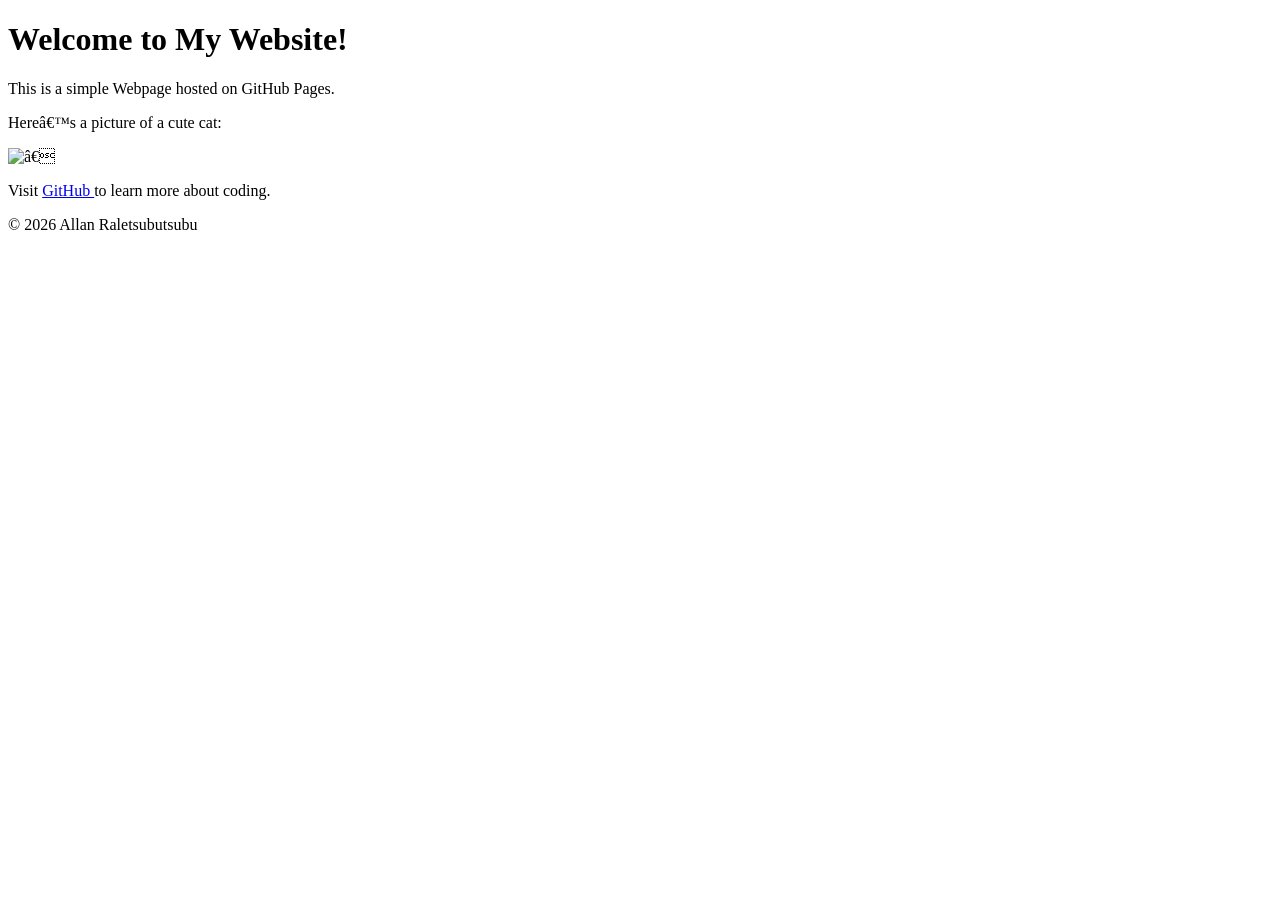
==== index.html @ ef05416d "Add files via upload elite boots page" ====
<!DOCTYPE html>
<html lang=”en”>
<head>
        <meta charset=”UTF-8”>
        <meta name=”viewport” content=”width=device-width, initial-scale=1.0”>
        <title>My first Github Page</title>
</head>
<body>
         <header>
                  <h1>Welcome to My Website!</h1>
                  </header>

                  <main>
                         <p> This is a simple Webpage hosted on GitHub Pages.</p>
                        <p>Here’s a picture of a cute cat:</p>
                        <img src=”https://placekitten.com/200/300” alt=” A cute kitten”>

                        <p>Visit <a href=https://github.com>GitHub </a> to learn more about coding.</p></main>


                          <footer>
                                  <p>&copy; 2026 Allan Raletsubutsubu</p>
                         </footer>
</body>
</html>
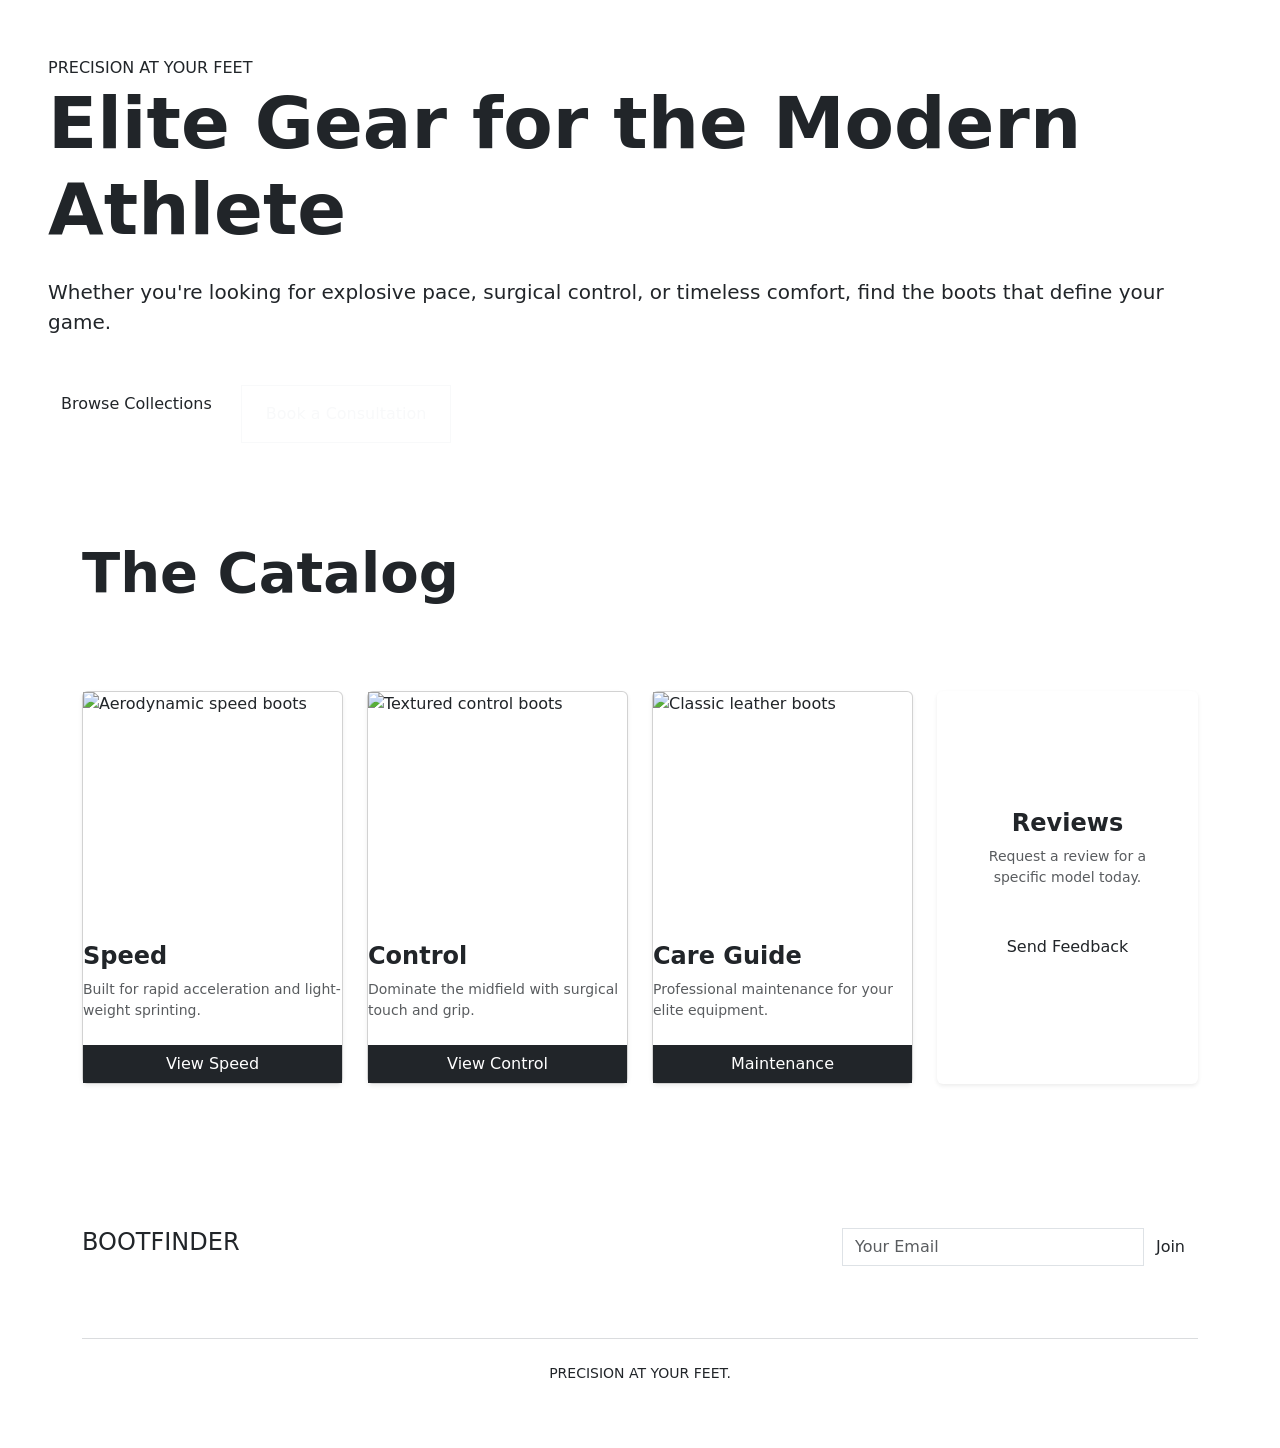
==== commit 527fe6b5: "Create index.html" ====
--- a/index.html
+++ b/index.html
@@ -1,25 +1,136 @@
-<!DOCTYPE html>
-<html lang=”en”>
-<head>
-        <meta charset=”UTF-8”>
-        <meta name=”viewport” content=”width=device-width, initial-scale=1.0”>
-        <title>My first Github Page</title>
-</head>
-<body>
-         <header>
-                  <h1>Welcome to My Website!</h1>
-                  </header>
-
-                  <main>
-                         <p> This is a simple Webpage hosted on GitHub Pages.</p>
-                        <p>Here’s a picture of a cute cat:</p>
-                        <img src=”https://placekitten.com/200/300” alt=” A cute kitten”>
-
-                        <p>Visit <a href=https://github.com>GitHub </a> to learn more about coding.</p></main>
-
-
-                          <footer>
-                                  <p>&copy; 2026 Allan Raletsubutsubu</p>
-                         </footer>
-</body>
-</html>     
+<!DOCTYPE html>
+<html lang="en">
+<head>
+    <meta charset="UTF-8">
+    <meta name="viewport" content="width=device-width, initial-scale=1.0">
+    <meta name="description" content="Boot Finder - Elite football boot catalog. Compare Speed, Control, and Heritage boots. Find your perfect pair today.">
+    <title>Boot Finder | Precision At Your Feet</title>
+    
+    <!-- Bootstrap 5 CSS -->
+    <link href="https://cdn.jsdelivr.net/npm/bootstrap@5.3.0/dist/css/bootstrap.min.css" rel="stylesheet">
+    <!-- Google Fonts -->
+    <link href="https://fonts.googleapis.com/css2?family=Oswald:wght@500;700&family=Roboto:wght@300;400;700&display=swap" rel="stylesheet">
+    
+    <!-- Custom External CSS -->
+    <link rel="stylesheet" href="style.css">
+</head>
+<body>
+
+    <!-- NAV BAR -->
+    <nav class="navbar navbar-expand-lg navbar-dark sticky-top">
+        <div class="container">
+            <a class="navbar-brand" href="index.html"><span class="brand-accent">BOOT</span>FINDER</a>
+            <button class="navbar-toggler" type="button" data-bs-toggle="collapse" data-bs-target="#navContent">
+                <span class="navbar-toggler-icon"></span>
+            </button>
+            <div class="collapse navbar-collapse" id="navContent">
+                <ul class="navbar-nav ms-auto">
+                    <li><a class="nav-link active" href="index.html">Home</a></li>
+                    <li><a class="nav-link" href="speed.html">Speed</a></li>
+                    <li><a class="nav-link" href="control.html">Control</a></li>
+                    <li><a class="nav-link" href="care.html">Care Guide</a></li>
+                    <li><a class="nav-link" href="feedback.html">Request Review</a></li>
+                </ul>
+            </div>
+        </div>
+    </nav>
+
+    <!-- HERO SECTION -->
+    <header class="hero-split px-lg-5">
+        <article class="hero-text-box">
+            <span class="motto">PRECISION AT YOUR FEET</span>
+            <h1 class="display-2 fw-bold mb-4">Elite Gear for the Modern Athlete</h1>
+            <p class="lead mb-5">Whether you're looking for explosive pace, surgical control, or timeless comfort, find the boots that define your game.</p>
+            <nav class="d-flex flex-wrap gap-3">
+                <a href="#explore" class="btn btn-action">Browse Collections</a>
+                <a href="feedback.html" class="btn btn-outline-light rounded-0 px-4 py-3">Book a Consultation</a>
+            </nav>
+        </article>
+    </header>
+
+    <!-- MAIN CATALOG SECTION -->
+    <main class="container py-5 my-5" id="explore">
+        <header class="row mb-5">
+            <section class="col-lg-6">
+                <h2 class="display-4 fw-bold">The Catalog</h2>
+                <hr style="width: 80px; height: 5px; background: var(--gold); border:none; opacity:1;">
+            </section>
+        </header>
+
+        <section class="row g-4">
+            <!-- Speed Card -->
+            <article class="col-md-6 col-lg-3">
+                <div class="card page-card shadow-sm">
+                    <img src="https://i.pinimg.com/1200x/c6/1b/47/c61b47d5e99ae214c4f8b39ea7d5fd54.jpg" 
+                         alt="Aerodynamic speed boots" width="600" height="250">
+                    <div class="card-overlay">
+                        <h3 class="h4 fw-bold">Speed</h3>
+                        <p class="small text-muted">Built for rapid acceleration and light-weight sprinting.</p>
+                        <a href="speed.html" class="btn btn-dark w-100 mt-2 rounded-0">View Speed</a>
+                    </div>
+                </div>
+            </article>
+
+            <!-- Control Card -->
+            <article class="col-md-6 col-lg-3">
+                <div class="card page-card shadow-sm">
+                    <img src="https://images.unsplash.com/photo-1511886929837-354d827aae26?auto=format&fit=crop&w=600&q=80" 
+                         alt="Textured control boots" width="600" height="250">
+                    <div class="card-overlay">
+                        <h3 class="h4 fw-bold">Control</h3>
+                        <p class="small text-muted">Dominate the midfield with surgical touch and grip.</p>
+                        <a href="control.html" class="btn btn-dark w-100 mt-2 rounded-0">View Control</a>
+                    </div>
+                </div>
+            </article>
+
+            <!-- Care Guide Card -->
+            <article class="col-md-6 col-lg-3">
+                <div class="card page-card shadow-sm">
+                    <img src="https://images.unsplash.com/photo-1431324155629-1a6eda1eed15?auto=format&fit=crop&w=600&q=80" 
+                         alt="Classic leather boots" width="600" height="250">
+                    <div class="card-overlay">
+                        <h3 class="h4 fw-bold">Care Guide</h3>
+                        <p class="small text-muted">Professional maintenance for your elite equipment.</p>
+                        <a href="care.html" class="btn btn-dark w-100 mt-2 rounded-0">Maintenance</a>
+                    </div>
+                </div>
+            </article>
+
+            <!-- Feedback Card -->
+            <article class="col-md-6 col-lg-3">
+                <div class="card page-card shadow-sm border-gold h-100 p-5 d-flex flex-column justify-content-center text-center" style="border: 1px solid var(--gold) !important;">
+                    <h3 class="h4 fw-bold">Reviews</h3>
+                    <p class="small text-muted">Request a review for a specific model today.</p>
+                    <a href="feedback.html" class="btn btn-action w-100 mt-4">Send Feedback</a>
+                </article>
+            </div>
+        </section>
+    </main>
+
+    <!-- FOOTER -->
+    <footer class="container-fluid py-5">
+        <div class="container">
+            <div class="row">
+                <section class="col-lg-4 mb-4">
+                    <h4 class="footer-heading">BOOTFINDER</h4>
+                </section>
+                <section class="col-lg-4 mb-4">
+                    </address>
+                </section>
+                <section class="col-lg-4 mb-4 text-lg-end">
+                    <form class="input-group">
+                        <input type="email" class="form-control rounded-0" placeholder="Your Email">
+                        <button class="btn btn-action">Join</button>
+                    </form>
+                </section>
+            </div>
+            <hr class="mt-5 mb-4 border-secondary">
+            <p class="text-center small"> PRECISION AT YOUR FEET. </p>
+        </div>
+    </footer>
+
+    <!-- Bootstrap JS Bundle -->
+    <script src="https://cdn.jsdelivr.net/npm/bootstrap@5.3.0/dist/js/bootstrap.bundle.min.js"></script>
+</body>
+</html>
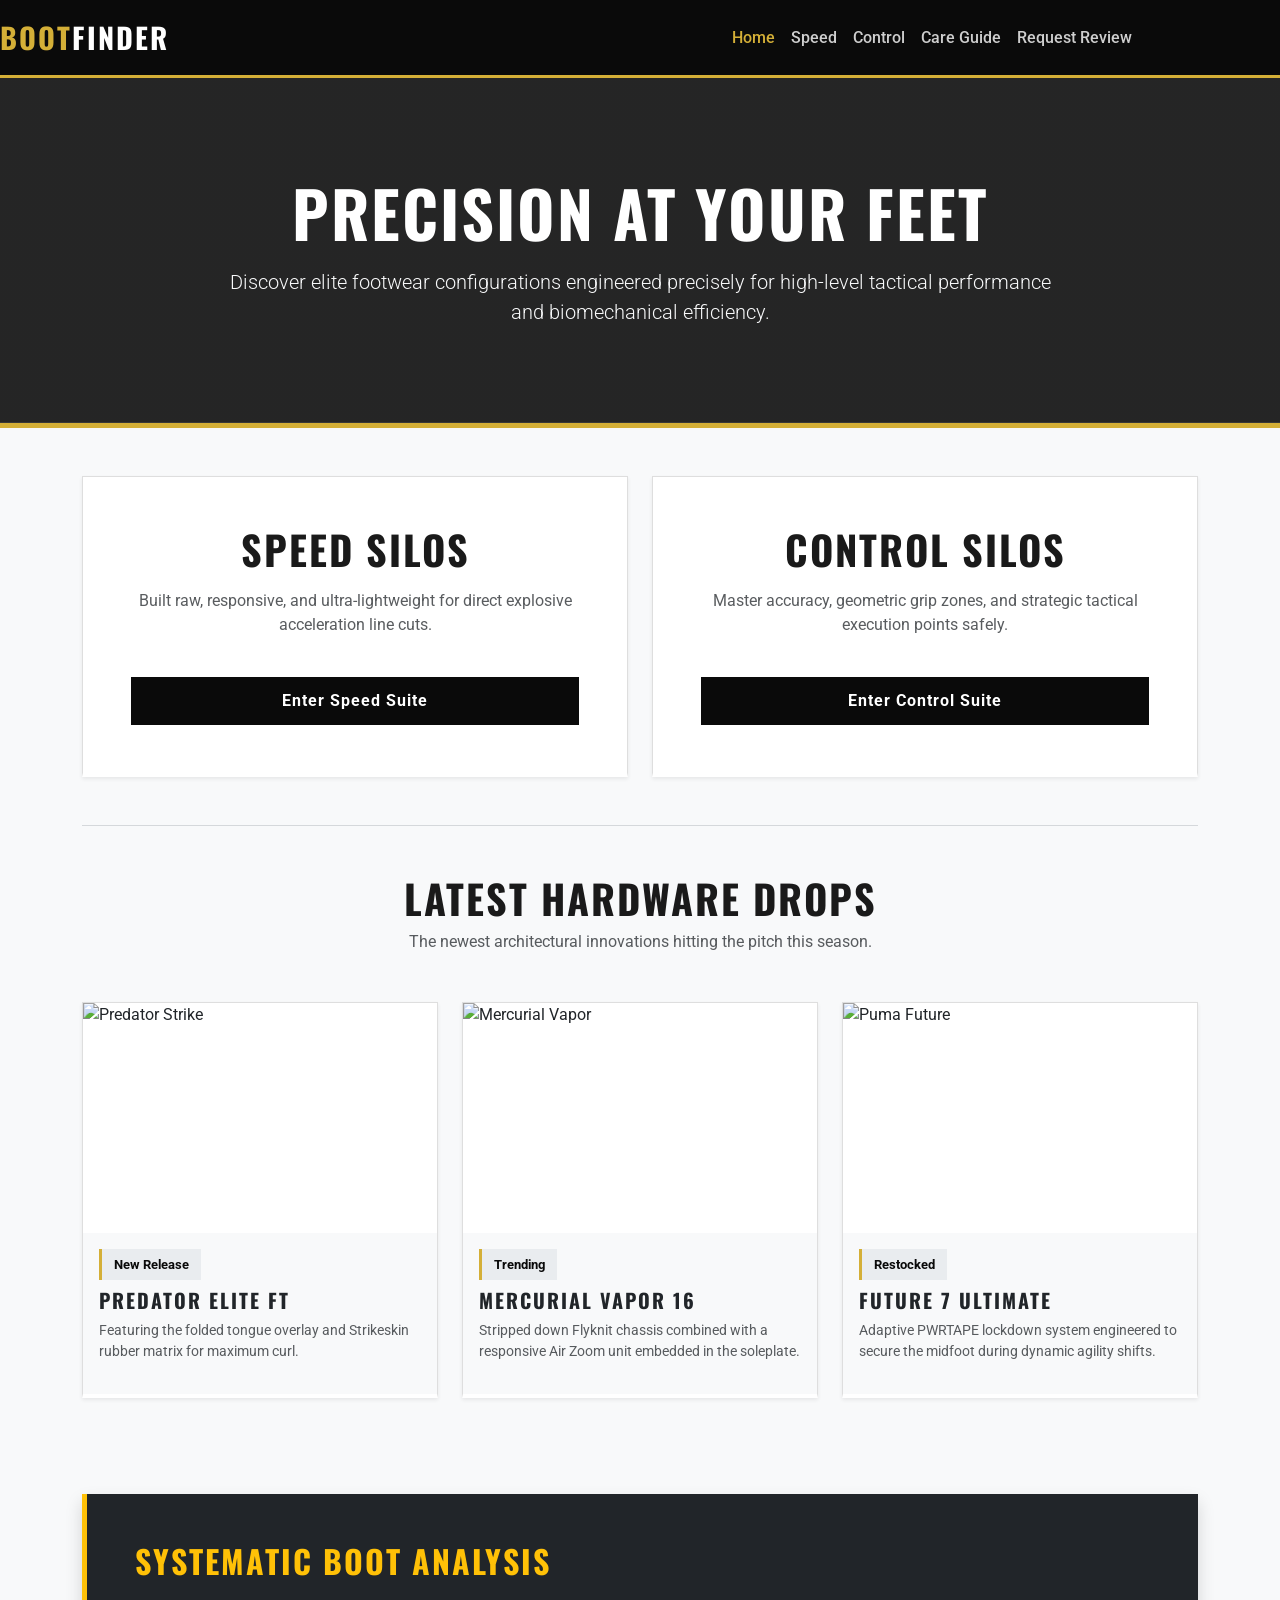
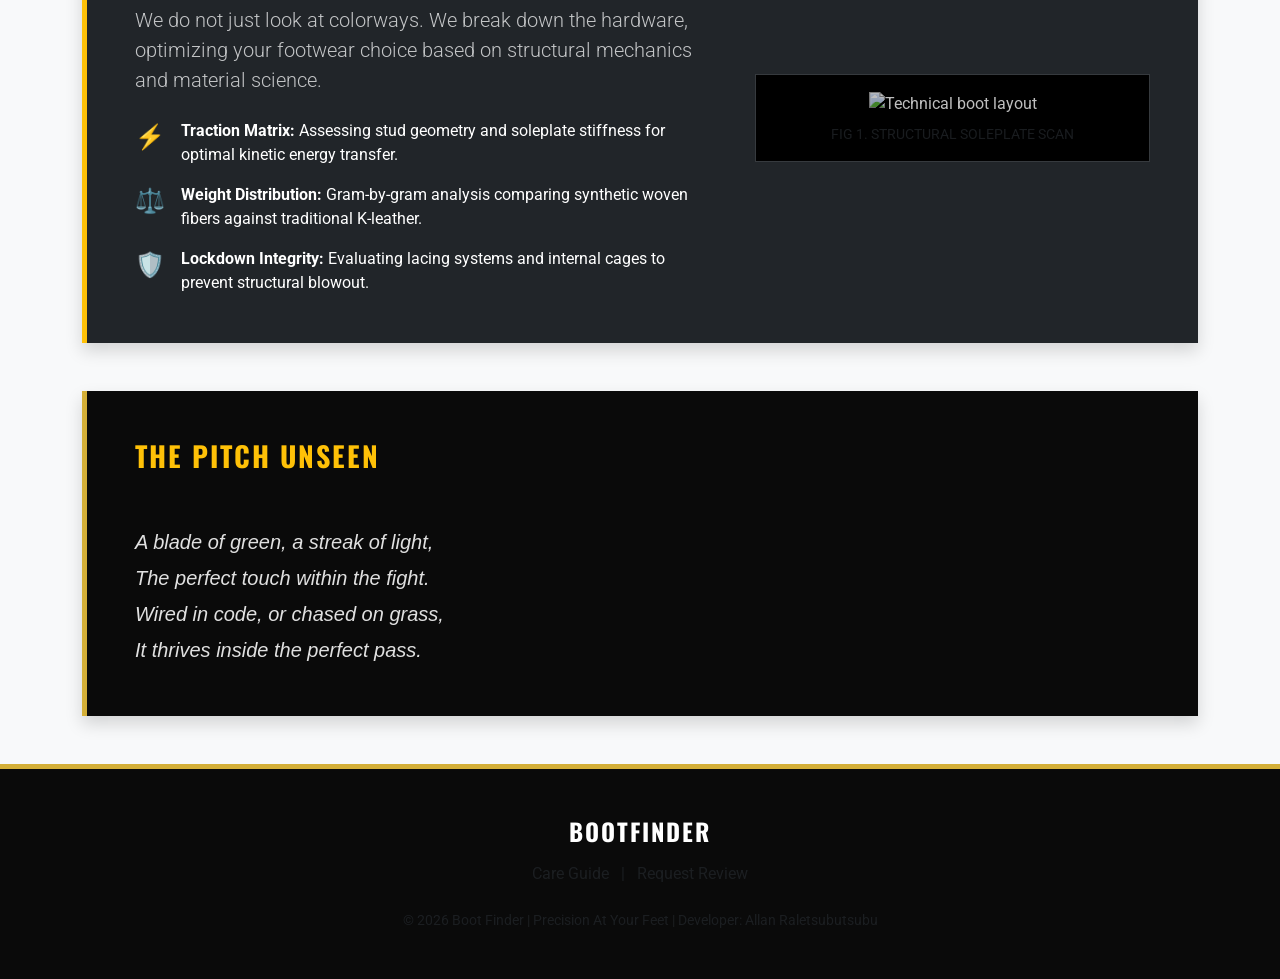
==== commit e9f93431: "uploading" ====
--- a/index.html
+++ b/index.html
@@ -1,136 +1,181 @@
-<!DOCTYPE html>
-<html lang="en">
-<head>
-    <meta charset="UTF-8">
-    <meta name="viewport" content="width=device-width, initial-scale=1.0">
-    <meta name="description" content="Boot Finder - Elite football boot catalog. Compare Speed, Control, and Heritage boots. Find your perfect pair today.">
-    <title>Boot Finder | Precision At Your Feet</title>
-    
-    <!-- Bootstrap 5 CSS -->
-    <link href="https://cdn.jsdelivr.net/npm/bootstrap@5.3.0/dist/css/bootstrap.min.css" rel="stylesheet">
-    <!-- Google Fonts -->
-    <link href="https://fonts.googleapis.com/css2?family=Oswald:wght@500;700&family=Roboto:wght@300;400;700&display=swap" rel="stylesheet">
-    
-    <!-- Custom External CSS -->
-    <link rel="stylesheet" href="style.css">
-</head>
-<body>
-
-    <!-- NAV BAR -->
-    <nav class="navbar navbar-expand-lg navbar-dark sticky-top">
-        <div class="container">
-            <a class="navbar-brand" href="index.html"><span class="brand-accent">BOOT</span>FINDER</a>
-            <button class="navbar-toggler" type="button" data-bs-toggle="collapse" data-bs-target="#navContent">
-                <span class="navbar-toggler-icon"></span>
-            </button>
-            <div class="collapse navbar-collapse" id="navContent">
-                <ul class="navbar-nav ms-auto">
-                    <li><a class="nav-link active" href="index.html">Home</a></li>
-                    <li><a class="nav-link" href="speed.html">Speed</a></li>
-                    <li><a class="nav-link" href="control.html">Control</a></li>
-                    <li><a class="nav-link" href="care.html">Care Guide</a></li>
-                    <li><a class="nav-link" href="feedback.html">Request Review</a></li>
-                </ul>
-            </div>
-        </div>
-    </nav>
-
-    <!-- HERO SECTION -->
-    <header class="hero-split px-lg-5">
-        <article class="hero-text-box">
-            <span class="motto">PRECISION AT YOUR FEET</span>
-            <h1 class="display-2 fw-bold mb-4">Elite Gear for the Modern Athlete</h1>
-            <p class="lead mb-5">Whether you're looking for explosive pace, surgical control, or timeless comfort, find the boots that define your game.</p>
-            <nav class="d-flex flex-wrap gap-3">
-                <a href="#explore" class="btn btn-action">Browse Collections</a>
-                <a href="feedback.html" class="btn btn-outline-light rounded-0 px-4 py-3">Book a Consultation</a>
-            </nav>
-        </article>
-    </header>
-
-    <!-- MAIN CATALOG SECTION -->
-    <main class="container py-5 my-5" id="explore">
-        <header class="row mb-5">
-            <section class="col-lg-6">
-                <h2 class="display-4 fw-bold">The Catalog</h2>
-                <hr style="width: 80px; height: 5px; background: var(--gold); border:none; opacity:1;">
-            </section>
-        </header>
-
-        <section class="row g-4">
-            <!-- Speed Card -->
-            <article class="col-md-6 col-lg-3">
-                <div class="card page-card shadow-sm">
-                    <img src="https://i.pinimg.com/1200x/c6/1b/47/c61b47d5e99ae214c4f8b39ea7d5fd54.jpg" 
-                         alt="Aerodynamic speed boots" width="600" height="250">
-                    <div class="card-overlay">
-                        <h3 class="h4 fw-bold">Speed</h3>
-                        <p class="small text-muted">Built for rapid acceleration and light-weight sprinting.</p>
-                        <a href="speed.html" class="btn btn-dark w-100 mt-2 rounded-0">View Speed</a>
-                    </div>
-                </div>
-            </article>
-
-            <!-- Control Card -->
-            <article class="col-md-6 col-lg-3">
-                <div class="card page-card shadow-sm">
-                    <img src="https://images.unsplash.com/photo-1511886929837-354d827aae26?auto=format&fit=crop&w=600&q=80" 
-                         alt="Textured control boots" width="600" height="250">
-                    <div class="card-overlay">
-                        <h3 class="h4 fw-bold">Control</h3>
-                        <p class="small text-muted">Dominate the midfield with surgical touch and grip.</p>
-                        <a href="control.html" class="btn btn-dark w-100 mt-2 rounded-0">View Control</a>
-                    </div>
-                </div>
-            </article>
-
-            <!-- Care Guide Card -->
-            <article class="col-md-6 col-lg-3">
-                <div class="card page-card shadow-sm">
-                    <img src="https://images.unsplash.com/photo-1431324155629-1a6eda1eed15?auto=format&fit=crop&w=600&q=80" 
-                         alt="Classic leather boots" width="600" height="250">
-                    <div class="card-overlay">
-                        <h3 class="h4 fw-bold">Care Guide</h3>
-                        <p class="small text-muted">Professional maintenance for your elite equipment.</p>
-                        <a href="care.html" class="btn btn-dark w-100 mt-2 rounded-0">Maintenance</a>
-                    </div>
-                </div>
-            </article>
-
-            <!-- Feedback Card -->
-            <article class="col-md-6 col-lg-3">
-                <div class="card page-card shadow-sm border-gold h-100 p-5 d-flex flex-column justify-content-center text-center" style="border: 1px solid var(--gold) !important;">
-                    <h3 class="h4 fw-bold">Reviews</h3>
-                    <p class="small text-muted">Request a review for a specific model today.</p>
-                    <a href="feedback.html" class="btn btn-action w-100 mt-4">Send Feedback</a>
-                </article>
-            </div>
-        </section>
-    </main>
-
-    <!-- FOOTER -->
-    <footer class="container-fluid py-5">
-        <div class="container">
-            <div class="row">
-                <section class="col-lg-4 mb-4">
-                    <h4 class="footer-heading">BOOTFINDER</h4>
-                </section>
-                <section class="col-lg-4 mb-4">
-                    </address>
-                </section>
-                <section class="col-lg-4 mb-4 text-lg-end">
-                    <form class="input-group">
-                        <input type="email" class="form-control rounded-0" placeholder="Your Email">
-                        <button class="btn btn-action">Join</button>
-                    </form>
-                </section>
-            </div>
-            <hr class="mt-5 mb-4 border-secondary">
-            <p class="text-center small"> PRECISION AT YOUR FEET. </p>
-        </div>
-    </footer>
-
-    <!-- Bootstrap JS Bundle -->
-    <script src="https://cdn.jsdelivr.net/npm/bootstrap@5.3.0/dist/js/bootstrap.bundle.min.js"></script>
-</body>
-</html>
+<!DOCTYPE html>
+<html lang="en">
+<head>
+    <meta charset="UTF-8">
+    <meta name="viewport" content="width=device-width, initial-scale=1.0">
+    <meta name="description" content="Boot Finder - Premium exploration hub for performance football collections.">
+    <title>Home | Boot Finder</title>
+    <link href="https://cdn.jsdelivr.net/npm/bootstrap@5.3.0/dist/css/bootstrap.min.css" rel="stylesheet">
+    <link href="https://fonts.googleapis.com/css2?family=Oswald:wght@500;700&family=Roboto:wght@300;400;700&display=swap" rel="stylesheet">
+    <link rel="stylesheet" href="style.css">
+</head>
+<body>
+
+    <!-- BOOTSTRAP NAVBAR USING SEMANTIC CONTROLLERS -->
+    <nav class="navbar navbar-expand-lg navbar-dark sticky-top">
+        <ol class="container list-unstyled d-flex justify-content-between align-items-center m-0 p-0 w-100">
+            <li>
+                <a class="navbar-brand m-0" href="index.html">
+                    <span class="brand-accent">BOOT</span>FINDER
+                </a>
+            </li>
+            <li>
+                <button class="navbar-toggler" type="button" data-bs-toggle="collapse" data-bs-target="#navContent" aria-controls="navContent" aria-expanded="false" aria-label="Toggle navigation">
+                    <span class="navbar-toggler-icon"></span>
+                </button>
+            </li>
+            <li class="collapse navbar-collapse text-end" id="navContent">
+                <ul class="navbar-nav ms-auto mb-2 mb-lg-0">
+                    <li class="nav-item"><a class="nav-link active" href="index.html">Home</a></li>
+                    <li class="nav-item"><a class="nav-link" href="speed.html">Speed</a></li>
+                    <li class="nav-item"><a class="nav-link" href="control.html">Control</a></li>
+                    <li class="nav-item"><a class="nav-link" href="care.html">Care Guide</a></li>
+                    <li class="nav-item"><a class="nav-link" href="feedback.html">Request Review</a></li>
+                </ul>
+            </li>
+        </ol>
+    </nav>
+
+    <!-- BOOTSTRAP HERO ACCENT -->
+    <header class="category-header text-center py-5">
+        <section class="container my-5">
+            <h1 class="display-3 fw-bold text-white text-uppercase tracking-wider">Precision At Your Feet</h1>
+            <p class="lead text-light w-75 mx-auto mt-3">Discover elite footwear configurations engineered precisely for high-level tactical performance and biomechanical efficiency.</p>
+           
+        </section>
+    </header>
+
+    <!-- BOOTSTRAP MAIN COMPONENT CONTAINER -->
+    <main class="container py-5" id="explore">
+        
+        <!-- SECTION 1: CORE CATEGORY GATEWAYS -->
+        <section class="row g-4 text-center justify-content-center mb-5">
+            <article class="col-md-6">
+                <section class="p-5 border bg-white shadow-sm h-100 d-flex flex-column justify-content-between brand-card">
+                    <header>
+                        <h2 class="fw-bold mb-3 display-6">Speed Silos</h2>
+                        <p class="text-muted">Built raw, responsive, and ultra-lightweight for direct explosive acceleration line cuts.</p>
+                    </header>
+                    <footer class="bg-transparent border-0 p-0 mt-4">
+                        <a href="speed.html" class="btn btn-view px-5 w-100">Enter Speed Suite</a>
+                    </footer>
+                </section>
+            </article>
+
+            <article class="col-md-6">
+                <section class="p-5 border bg-white shadow-sm h-100 d-flex flex-column justify-content-between brand-card">
+                    <header>
+                        <h2 class="fw-bold mb-3 display-6">Control Silos</h2>
+                        <p class="text-muted">Master accuracy, geometric grip zones, and strategic tactical execution points safely.</p>
+                    </header>
+                    <footer class="bg-transparent border-0 p-0 mt-4">
+                        <a href="control.html" class="btn btn-view px-5 w-100">Enter Control Suite</a>
+                    </footer>
+                </section>
+            </article>
+        </section>
+
+        <!-- SECTION 2: LATEST TECH DROPS (NEW) -->
+        <section class="py-5 border-top border-secondary border-opacity-25 mt-4">
+            <header class="text-center mb-5">
+                <h2 class="fw-bold text-uppercase h1">Latest Hardware Drops</h2>
+                <p class="text-muted">The newest architectural innovations hitting the pitch this season.</p>
+            </header>
+            
+            <section class="row g-4">
+                <article class="col-lg-4 col-md-6">
+                    <section class="card brand-card shadow-sm h-100 rounded-0 border-0">
+                        <img src="https://i.pinimg.com/1200x/1f/1f/4b/1f1f4be647d36105a7515cc93c99d94c.jpg" alt="Predator Strike" class="brand-img card-img-top">
+                        <main class="card-body bg-light">
+                            <span class="spec-badge mb-2">New Release</span>
+                            <h3 class="h5 fw-bold text-uppercase">Predator Elite FT</h3>
+                            <p class="text-muted small">Featuring the folded tongue overlay and Strikeskin rubber matrix for maximum curl.</p>
+                        </main>
+                    </section>
+                </article>
+
+                <article class="col-lg-4 col-md-6">
+                    <section class="card brand-card shadow-sm h-100 rounded-0 border-0">
+                        <img src="https://i.pinimg.com/736x/9c/98/ca/9c98ca87d5b9734d022887b3fce3e14c.jpg" alt="Mercurial Vapor" class="brand-img card-img-top">
+                        <main class="card-body bg-light">
+                            <span class="spec-badge mb-2">Trending</span>
+                            <h3 class="h5 fw-bold text-uppercase">Mercurial Vapor 16</h3>
+                            <p class="text-muted small">Stripped down Flyknit chassis combined with a responsive Air Zoom unit embedded in the soleplate.</p>
+                        </main>
+                    </section>
+                </article>
+
+                <article class="col-lg-4 col-md-6">
+                    <section class="card brand-card shadow-sm h-100 rounded-0 border-0">
+                        <img src="https://i.pinimg.com/1200x/05/89/13/05891380f2a9f7d83b8653b78ab4a168.jpg" alt="Puma Future" class="brand-img card-img-top">
+                        <main class="card-body bg-light">
+                            <span class="spec-badge mb-2">Restocked</span>
+                            <h3 class="h5 fw-bold text-uppercase">Future 7 Ultimate</h3>
+                            <p class="text-muted small">Adaptive PWRTAPE lockdown system engineered to secure the midfoot during dynamic agility shifts.</p>
+                        </main>
+                    </section>
+                </article>
+            </section>
+        </section>
+
+        <!-- SECTION 3: THE TECHNICAL PHILOSOPHY (NEW) -->
+        <section class="bg-dark text-white p-5 mt-5 border-start border-5 border-warning shadow">
+            <article class="row align-items-center g-5">
+                <section class="col-lg-7">
+                    <h2 class="fw-bold mb-4 text-uppercase text-warning">Systematic Boot Analysis</h2>
+                    <p class="lead text-light opacity-75 mb-4">We do not just look at colorways. We break down the hardware, optimizing your footwear choice based on structural mechanics and material science.</p>
+                    
+                    <ul class="list-unstyled m-0">
+                        <li class="mb-3 d-flex align-items-start">
+                            <span class="fs-4 me-3 text-warning">⚡</span>
+                            <p class="mb-0"><strong class="text-white">Traction Matrix:</strong> Assessing stud geometry and soleplate stiffness for optimal kinetic energy transfer.</p>
+                        </li>
+                        <li class="mb-3 d-flex align-items-start">
+                            <span class="fs-4 me-3 text-warning">⚖️</span>
+                            <p class="mb-0"><strong class="text-white">Weight Distribution:</strong> Gram-by-gram analysis comparing synthetic woven fibers against traditional K-leather.</p>
+                        </li>
+                        <li class="d-flex align-items-start">
+                            <span class="fs-4 me-3 text-warning">🛡️</span>
+                            <p class="mb-0"><strong class="text-white">Lockdown Integrity:</strong> Evaluating lacing systems and internal cages to prevent structural blowout.</p>
+                        </li>
+                    </ul>
+                </section>
+                <section class="col-lg-5 text-center">
+                    <figure class="m-0 p-3 border border-secondary border-opacity-50 bg-black">
+                        <img src="https://i.pinimg.com/736x/5b/a7/33/5ba73343d031f15029a49490757c702c.jpg" alt="Technical boot layout" class="img-fluid opacity-75">
+                        <figcaption class="text-muted small mt-2 text-uppercase tracking-wider">Fig 1. Structural Soleplate Scan</figcaption>
+                    </figure>
+                </section>
+            </article>
+        </section>
+
+        <!-- SECTION 4: LITERARY CROSSOVER DISPLAY BLOCK -->
+        <section class="mt-5 p-5 text-white poetry-widget shadow rounded-0">
+            <h3 class="fw-bold text-warning mb-3 text-uppercase">The Pitch Unseen</h3>
+            <p class="poetry-text mb-0 fs-5">
+                A blade of green, a streak of light,
+                The perfect touch within the fight.
+                Wired in code, or chased on grass,
+                It thrives inside the perfect pass.
+            </p>
+        </section>
+    </main>
+
+    <!-- BOOTSTRAP STYLED PERSISTENT FOOTER -->
+    <footer class="py-5 text-center mt-auto">
+        <section class="container">
+            <h4 class="text-white mb-3 fw-bold tracking-wider text-uppercase">BOOTFINDER</h4>
+            <ul class="list-inline mb-4">
+                <li class="list-inline-item"><a href="care.html" class="text-muted text-decoration-none hover-gold">Care Guide</a></li>
+                <li class="list-inline-item text-muted">|</li>
+                <li class="list-inline-item"><a href="feedback.html" class="text-muted text-decoration-none hover-gold">Request Review</a></li>
+            </ul>
+            <p class="small text-muted mb-0">&copy; 2026 Boot Finder | Precision At Your Feet | Developer: Allan Raletsubutsubu</p>
+        </section>
+    </footer>
+
+    <!-- BOOTSTRAP PLUGINS -->
+    <script src="https://cdn.jsdelivr.net/npm/bootstrap@5.3.0/dist/js/bootstrap.bundle.min.js"></script>
+    <script src="app.js"></script>
+</body>
+</html>
--- a/style.css
+++ b/style.css
@@ -0,0 +1,176 @@
+/* --- BRAND CONFIGURATION MATRIX --- */
+:root {
+    --gold: #d4af37;
+    --pitch: #0a0a0a;
+    --clay: #f8f9fa;
+    --coal: #1a1a1a;
+    --muted-gray: #a0a0a0;
+    --transition: all 0.3s cubic-bezier(0.25, 0.8, 0.25, 1);
+}
+
+/* --- THEME OVERRIDES --- */
+body {
+    font-family: 'Roboto', sans-serif;
+    background-color: var(--clay);
+    color: var(--coal);
+}
+
+h1, h2, h3, h4, h5, .navbar-brand {
+    font-family: 'Oswald', sans-serif;
+    text-transform: uppercase;
+    letter-spacing: 2px;
+}
+
+/* --- NAVIGATION EXTENSIONS --- */
+.navbar {
+    background-color: var(--pitch);
+    border-bottom: 3px solid var(--gold);
+    padding: 1rem 0;
+}
+
+.navbar-brand {
+    font-size: 1.8rem;
+    font-weight: 700;
+    color: white !important;
+}
+
+.brand-accent {
+    color: var(--gold);
+}
+
+.nav-link {
+    color: rgba(255, 255, 255, 0.8) !important;
+    transition: var(--transition);
+    font-weight: 500;
+}
+
+.nav-link:hover, .nav-link.active {
+    color: var(--gold) !important;
+}
+
+/* --- HERO BANNER LAYOUTS --- */
+.category-header {
+    background: linear-gradient(rgba(0, 0, 0, 0.85), rgba(0, 0, 0, 0.85)), 
+                url('https://images.unsplash.com/photo-1543326727-cf6c39e8f84c?auto=format&fit=crop&w=1920&q=80');
+    background-size: cover;
+    background-position: center;
+    padding: 90px 0;
+    color: white;
+    border-bottom: 5px solid var(--gold);
+}
+
+/* --- SEMANTIC CARD ENHANCEMENTS --- */
+.brand-card {
+    background: white;
+    border: 1px solid rgba(0,0,0,0.125) !important;
+    border-radius: 0 !important;
+    transition: var(--transition);
+    border-bottom: 4px solid transparent !important;
+}
+
+.brand-card:hover {
+    transform: translateY(-8px);
+    box-shadow: 0 1rem 3rem rgba(0,0,0,0.175) !important;
+    border-bottom: 4px solid var(--gold) !important;
+}
+
+.brand-img {
+    height: 230px;
+    object-fit: cover;
+    width: 100%;
+    border-radius: 0 !important;
+}
+
+.btn-view {
+    background-color: var(--pitch);
+    color: white;
+    border: none;
+    border-radius: 0;
+    font-weight: 700;
+    padding: 12px;
+    letter-spacing: 1px;
+    transition: var(--transition);
+}
+
+.btn-view:hover {
+    background-color: var(--gold);
+    color: var(--pitch);
+}
+
+/* --- MODAL SPECIFICATION DESIGN --- */
+.modal-content {
+    border-radius: 0 !important;
+    border: 3px solid var(--gold) !important;
+    background-color: white;
+}
+
+.modal-header {
+    background-color: var(--pitch);
+    color: white;
+    border-bottom: none;
+    border-radius: 0 !important;
+}
+
+.boot-item {
+    border-bottom: 2px dashed #dee2e6;
+    padding-bottom: 1.5rem;
+    margin-bottom: 1.5rem;
+}
+
+.boot-item:last-child {
+    border-bottom: none;
+    margin-bottom: 0;
+    padding-bottom: 0;
+}
+
+.gallery-img {
+    width: 100%;
+    height: auto;
+    max-height: 350px;
+    object-fit: cover;
+    border: 1px solid #dee2e6;
+    margin-bottom: 1.25rem;
+}
+
+.spec-badge {
+    background: #e9ecef;
+    color: var(--pitch);
+    font-size: 0.8rem;
+    padding: 6px 12px;
+    border-left: 3px solid var(--gold);
+    margin-right: 8px;
+    display: inline-block;
+    font-weight: 700;
+}
+
+/* --- FORMS AND METRICS --- */
+.form-control, .form-select {
+    border-radius: 0 !important;
+    border: 2px solid #dee2e6;
+    padding: 12px;
+}
+
+.form-control:focus, .form-select:focus {
+    border-color: var(--gold);
+    box-shadow: 0 0 0 0.25rem rgba(212, 175, 55, 0.25);
+}
+
+/* --- POETRY BOX --- */
+.poetry-widget {
+    background-color: var(--pitch);
+    border-left: 5px solid var(--gold);
+}
+
+.poetry-text {
+    font-style: italic;
+    color: #e0e0e0;
+    white-space: pre-line;
+    line-height: 1.8;
+}
+
+/* --- FIXED FOOTER SYSTEM --- */
+footer {
+    background: var(--pitch);
+    color: var(--muted-gray);
+    border-top: 5px solid var(--gold);
+}
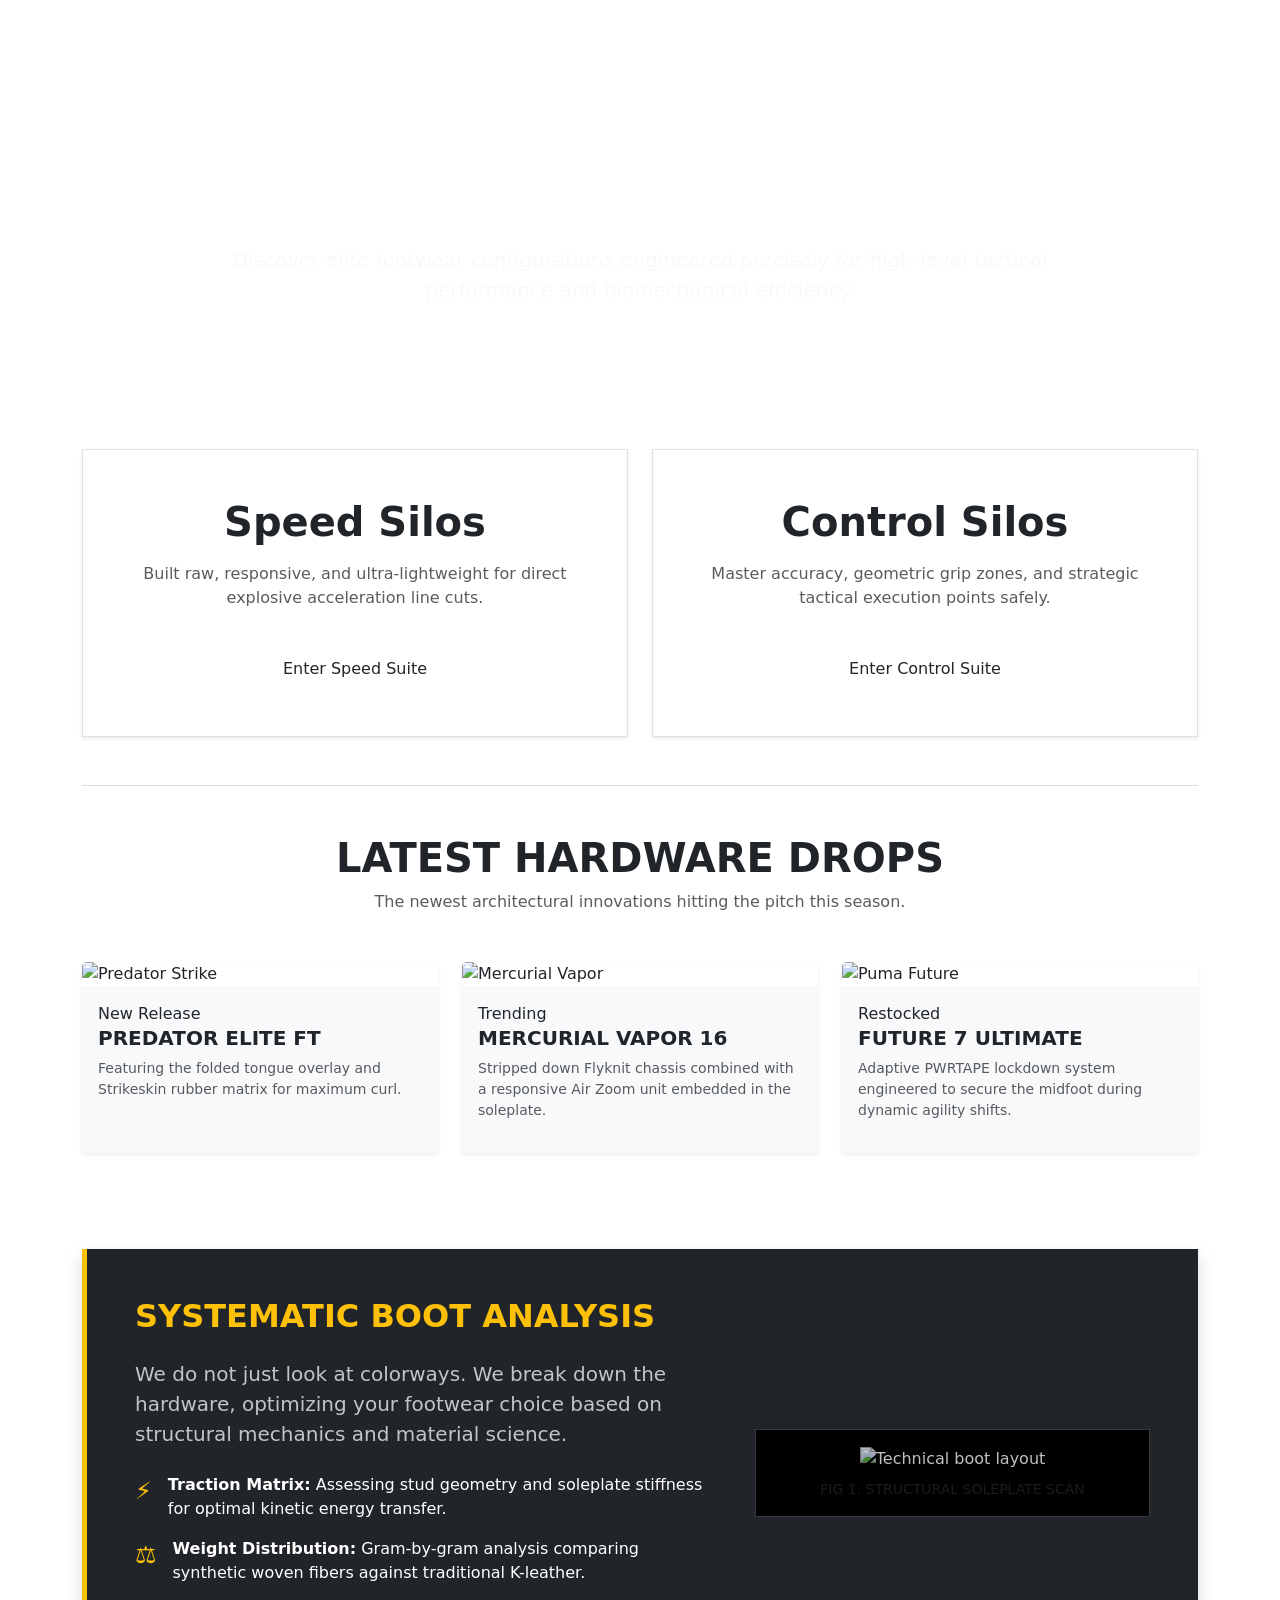
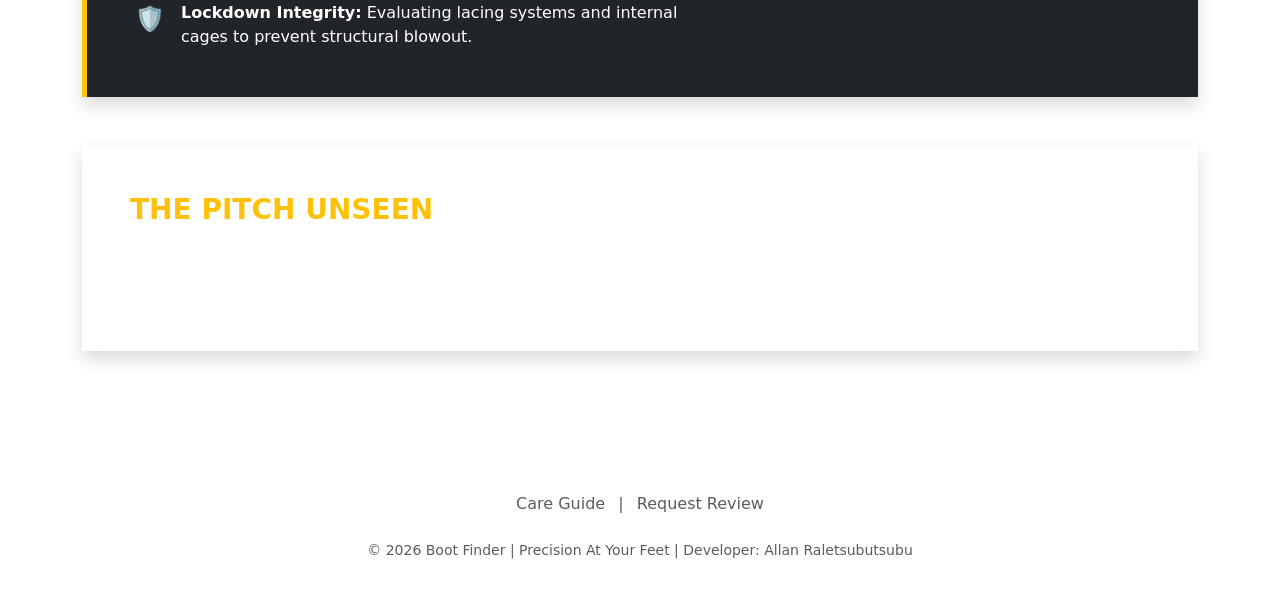
==== commit ce0853cd: "Create index.html" ====
--- a/index.html
+++ b/index.html
@@ -1,181 +1,181 @@
-<!DOCTYPE html>
-<html lang="en">
-<head>
-    <meta charset="UTF-8">
-    <meta name="viewport" content="width=device-width, initial-scale=1.0">
-    <meta name="description" content="Boot Finder - Premium exploration hub for performance football collections.">
-    <title>Home | Boot Finder</title>
-    <link href="https://cdn.jsdelivr.net/npm/bootstrap@5.3.0/dist/css/bootstrap.min.css" rel="stylesheet">
-    <link href="https://fonts.googleapis.com/css2?family=Oswald:wght@500;700&family=Roboto:wght@300;400;700&display=swap" rel="stylesheet">
-    <link rel="stylesheet" href="style.css">
-</head>
-<body>
-
-    <!-- BOOTSTRAP NAVBAR USING SEMANTIC CONTROLLERS -->
-    <nav class="navbar navbar-expand-lg navbar-dark sticky-top">
-        <ol class="container list-unstyled d-flex justify-content-between align-items-center m-0 p-0 w-100">
-            <li>
-                <a class="navbar-brand m-0" href="index.html">
-                    <span class="brand-accent">BOOT</span>FINDER
-                </a>
-            </li>
-            <li>
-                <button class="navbar-toggler" type="button" data-bs-toggle="collapse" data-bs-target="#navContent" aria-controls="navContent" aria-expanded="false" aria-label="Toggle navigation">
-                    <span class="navbar-toggler-icon"></span>
-                </button>
-            </li>
-            <li class="collapse navbar-collapse text-end" id="navContent">
-                <ul class="navbar-nav ms-auto mb-2 mb-lg-0">
-                    <li class="nav-item"><a class="nav-link active" href="index.html">Home</a></li>
-                    <li class="nav-item"><a class="nav-link" href="speed.html">Speed</a></li>
-                    <li class="nav-item"><a class="nav-link" href="control.html">Control</a></li>
-                    <li class="nav-item"><a class="nav-link" href="care.html">Care Guide</a></li>
-                    <li class="nav-item"><a class="nav-link" href="feedback.html">Request Review</a></li>
-                </ul>
-            </li>
-        </ol>
-    </nav>
-
-    <!-- BOOTSTRAP HERO ACCENT -->
-    <header class="category-header text-center py-5">
-        <section class="container my-5">
-            <h1 class="display-3 fw-bold text-white text-uppercase tracking-wider">Precision At Your Feet</h1>
-            <p class="lead text-light w-75 mx-auto mt-3">Discover elite footwear configurations engineered precisely for high-level tactical performance and biomechanical efficiency.</p>
-           
-        </section>
-    </header>
-
-    <!-- BOOTSTRAP MAIN COMPONENT CONTAINER -->
-    <main class="container py-5" id="explore">
-        
-        <!-- SECTION 1: CORE CATEGORY GATEWAYS -->
-        <section class="row g-4 text-center justify-content-center mb-5">
-            <article class="col-md-6">
-                <section class="p-5 border bg-white shadow-sm h-100 d-flex flex-column justify-content-between brand-card">
-                    <header>
-                        <h2 class="fw-bold mb-3 display-6">Speed Silos</h2>
-                        <p class="text-muted">Built raw, responsive, and ultra-lightweight for direct explosive acceleration line cuts.</p>
-                    </header>
-                    <footer class="bg-transparent border-0 p-0 mt-4">
-                        <a href="speed.html" class="btn btn-view px-5 w-100">Enter Speed Suite</a>
-                    </footer>
-                </section>
-            </article>
-
-            <article class="col-md-6">
-                <section class="p-5 border bg-white shadow-sm h-100 d-flex flex-column justify-content-between brand-card">
-                    <header>
-                        <h2 class="fw-bold mb-3 display-6">Control Silos</h2>
-                        <p class="text-muted">Master accuracy, geometric grip zones, and strategic tactical execution points safely.</p>
-                    </header>
-                    <footer class="bg-transparent border-0 p-0 mt-4">
-                        <a href="control.html" class="btn btn-view px-5 w-100">Enter Control Suite</a>
-                    </footer>
-                </section>
-            </article>
-        </section>
-
-        <!-- SECTION 2: LATEST TECH DROPS (NEW) -->
-        <section class="py-5 border-top border-secondary border-opacity-25 mt-4">
-            <header class="text-center mb-5">
-                <h2 class="fw-bold text-uppercase h1">Latest Hardware Drops</h2>
-                <p class="text-muted">The newest architectural innovations hitting the pitch this season.</p>
-            </header>
-            
-            <section class="row g-4">
-                <article class="col-lg-4 col-md-6">
-                    <section class="card brand-card shadow-sm h-100 rounded-0 border-0">
-                        <img src="https://i.pinimg.com/1200x/1f/1f/4b/1f1f4be647d36105a7515cc93c99d94c.jpg" alt="Predator Strike" class="brand-img card-img-top">
-                        <main class="card-body bg-light">
-                            <span class="spec-badge mb-2">New Release</span>
-                            <h3 class="h5 fw-bold text-uppercase">Predator Elite FT</h3>
-                            <p class="text-muted small">Featuring the folded tongue overlay and Strikeskin rubber matrix for maximum curl.</p>
-                        </main>
-                    </section>
-                </article>
-
-                <article class="col-lg-4 col-md-6">
-                    <section class="card brand-card shadow-sm h-100 rounded-0 border-0">
-                        <img src="https://i.pinimg.com/736x/9c/98/ca/9c98ca87d5b9734d022887b3fce3e14c.jpg" alt="Mercurial Vapor" class="brand-img card-img-top">
-                        <main class="card-body bg-light">
-                            <span class="spec-badge mb-2">Trending</span>
-                            <h3 class="h5 fw-bold text-uppercase">Mercurial Vapor 16</h3>
-                            <p class="text-muted small">Stripped down Flyknit chassis combined with a responsive Air Zoom unit embedded in the soleplate.</p>
-                        </main>
-                    </section>
-                </article>
-
-                <article class="col-lg-4 col-md-6">
-                    <section class="card brand-card shadow-sm h-100 rounded-0 border-0">
-                        <img src="https://i.pinimg.com/1200x/05/89/13/05891380f2a9f7d83b8653b78ab4a168.jpg" alt="Puma Future" class="brand-img card-img-top">
-                        <main class="card-body bg-light">
-                            <span class="spec-badge mb-2">Restocked</span>
-                            <h3 class="h5 fw-bold text-uppercase">Future 7 Ultimate</h3>
-                            <p class="text-muted small">Adaptive PWRTAPE lockdown system engineered to secure the midfoot during dynamic agility shifts.</p>
-                        </main>
-                    </section>
-                </article>
-            </section>
-        </section>
-
-        <!-- SECTION 3: THE TECHNICAL PHILOSOPHY (NEW) -->
-        <section class="bg-dark text-white p-5 mt-5 border-start border-5 border-warning shadow">
-            <article class="row align-items-center g-5">
-                <section class="col-lg-7">
-                    <h2 class="fw-bold mb-4 text-uppercase text-warning">Systematic Boot Analysis</h2>
-                    <p class="lead text-light opacity-75 mb-4">We do not just look at colorways. We break down the hardware, optimizing your footwear choice based on structural mechanics and material science.</p>
-                    
-                    <ul class="list-unstyled m-0">
-                        <li class="mb-3 d-flex align-items-start">
-                            <span class="fs-4 me-3 text-warning">⚡</span>
-                            <p class="mb-0"><strong class="text-white">Traction Matrix:</strong> Assessing stud geometry and soleplate stiffness for optimal kinetic energy transfer.</p>
-                        </li>
-                        <li class="mb-3 d-flex align-items-start">
-                            <span class="fs-4 me-3 text-warning">⚖️</span>
-                            <p class="mb-0"><strong class="text-white">Weight Distribution:</strong> Gram-by-gram analysis comparing synthetic woven fibers against traditional K-leather.</p>
-                        </li>
-                        <li class="d-flex align-items-start">
-                            <span class="fs-4 me-3 text-warning">🛡️</span>
-                            <p class="mb-0"><strong class="text-white">Lockdown Integrity:</strong> Evaluating lacing systems and internal cages to prevent structural blowout.</p>
-                        </li>
-                    </ul>
-                </section>
-                <section class="col-lg-5 text-center">
-                    <figure class="m-0 p-3 border border-secondary border-opacity-50 bg-black">
-                        <img src="https://i.pinimg.com/736x/5b/a7/33/5ba73343d031f15029a49490757c702c.jpg" alt="Technical boot layout" class="img-fluid opacity-75">
-                        <figcaption class="text-muted small mt-2 text-uppercase tracking-wider">Fig 1. Structural Soleplate Scan</figcaption>
-                    </figure>
-                </section>
-            </article>
-        </section>
-
-        <!-- SECTION 4: LITERARY CROSSOVER DISPLAY BLOCK -->
-        <section class="mt-5 p-5 text-white poetry-widget shadow rounded-0">
-            <h3 class="fw-bold text-warning mb-3 text-uppercase">The Pitch Unseen</h3>
-            <p class="poetry-text mb-0 fs-5">
-                A blade of green, a streak of light,
-                The perfect touch within the fight.
-                Wired in code, or chased on grass,
-                It thrives inside the perfect pass.
-            </p>
-        </section>
-    </main>
-
-    <!-- BOOTSTRAP STYLED PERSISTENT FOOTER -->
-    <footer class="py-5 text-center mt-auto">
-        <section class="container">
-            <h4 class="text-white mb-3 fw-bold tracking-wider text-uppercase">BOOTFINDER</h4>
-            <ul class="list-inline mb-4">
-                <li class="list-inline-item"><a href="care.html" class="text-muted text-decoration-none hover-gold">Care Guide</a></li>
-                <li class="list-inline-item text-muted">|</li>
-                <li class="list-inline-item"><a href="feedback.html" class="text-muted text-decoration-none hover-gold">Request Review</a></li>
-            </ul>
-            <p class="small text-muted mb-0">&copy; 2026 Boot Finder | Precision At Your Feet | Developer: Allan Raletsubutsubu</p>
-        </section>
-    </footer>
-
-    <!-- BOOTSTRAP PLUGINS -->
-    <script src="https://cdn.jsdelivr.net/npm/bootstrap@5.3.0/dist/js/bootstrap.bundle.min.js"></script>
-    <script src="app.js"></script>
-</body>
-</html>+<!DOCTYPE html>
+<html lang="en">
+<head>
+    <meta charset="UTF-8">
+    <meta name="viewport" content="width=device-width, initial-scale=1.0">
+    <meta name="description" content="Boot Finder - Premium exploration hub for performance football collections.">
+    <title>Home | Boot Finder</title>
+    <link href="https://cdn.jsdelivr.net/npm/bootstrap@5.3.0/dist/css/bootstrap.min.css" rel="stylesheet">
+    <link href="https://fonts.googleapis.com/css2?family=Oswald:wght@500;700&family=Roboto:wght@300;400;700&display=swap" rel="stylesheet">
+    <link rel="stylesheet" href="style.css">
+</head>
+<body>
+
+    <!-- BOOTSTRAP NAVBAR USING SEMANTIC CONTROLLERS -->
+    <nav class="navbar navbar-expand-lg navbar-dark sticky-top">
+        <ol class="container list-unstyled d-flex justify-content-between align-items-center m-0 p-0 w-100">
+            <li>
+                <a class="navbar-brand m-0" href="index.html">
+                    <span class="brand-accent">BOOT</span>FINDER
+                </a>
+            </li>
+            <li>
+                <button class="navbar-toggler" type="button" data-bs-toggle="collapse" data-bs-target="#navContent" aria-controls="navContent" aria-expanded="false" aria-label="Toggle navigation">
+                    <span class="navbar-toggler-icon"></span>
+                </button>
+            </li>
+            <li class="collapse navbar-collapse text-end" id="navContent">
+                <ul class="navbar-nav ms-auto mb-2 mb-lg-0">
+                    <li class="nav-item"><a class="nav-link active" href="index.html">Home</a></li>
+                    <li class="nav-item"><a class="nav-link" href="speed.html">Speed</a></li>
+                    <li class="nav-item"><a class="nav-link" href="control.html">Control</a></li>
+                    <li class="nav-item"><a class="nav-link" href="care.html">Care Guide</a></li>
+                    <li class="nav-item"><a class="nav-link" href="feedback.html">Request Review</a></li>
+                </ul>
+            </li>
+        </ol>
+    </nav>
+
+    <!-- BOOTSTRAP HERO ACCENT -->
+    <header class="category-header text-center py-5">
+        <section class="container my-5">
+            <h1 class="display-3 fw-bold text-white text-uppercase tracking-wider">Precision At Your Feet</h1>
+            <p class="lead text-light w-75 mx-auto mt-3">Discover elite footwear configurations engineered precisely for high-level tactical performance and biomechanical efficiency.</p>
+           
+        </section>
+    </header>
+
+    <!-- BOOTSTRAP MAIN COMPONENT CONTAINER -->
+    <main class="container py-5" id="explore">
+        
+        <!-- SECTION 1: CORE CATEGORY GATEWAYS -->
+        <section class="row g-4 text-center justify-content-center mb-5">
+            <article class="col-md-6">
+                <section class="p-5 border bg-white shadow-sm h-100 d-flex flex-column justify-content-between brand-card">
+                    <header>
+                        <h2 class="fw-bold mb-3 display-6">Speed Silos</h2>
+                        <p class="text-muted">Built raw, responsive, and ultra-lightweight for direct explosive acceleration line cuts.</p>
+                    </header>
+                    <footer class="bg-transparent border-0 p-0 mt-4">
+                        <a href="speed.html" class="btn btn-view px-5 w-100">Enter Speed Suite</a>
+                    </footer>
+                </section>
+            </article>
+
+            <article class="col-md-6">
+                <section class="p-5 border bg-white shadow-sm h-100 d-flex flex-column justify-content-between brand-card">
+                    <header>
+                        <h2 class="fw-bold mb-3 display-6">Control Silos</h2>
+                        <p class="text-muted">Master accuracy, geometric grip zones, and strategic tactical execution points safely.</p>
+                    </header>
+                    <footer class="bg-transparent border-0 p-0 mt-4">
+                        <a href="control.html" class="btn btn-view px-5 w-100">Enter Control Suite</a>
+                    </footer>
+                </section>
+            </article>
+        </section>
+
+        <!-- SECTION 2: LATEST TECH DROPS (NEW) -->
+        <section class="py-5 border-top border-secondary border-opacity-25 mt-4">
+            <header class="text-center mb-5">
+                <h2 class="fw-bold text-uppercase h1">Latest Hardware Drops</h2>
+                <p class="text-muted">The newest architectural innovations hitting the pitch this season.</p>
+            </header>
+            
+            <section class="row g-4">
+                <article class="col-lg-4 col-md-6">
+                    <section class="card brand-card shadow-sm h-100 rounded-0 border-0">
+                        <img src="https://i.pinimg.com/1200x/1f/1f/4b/1f1f4be647d36105a7515cc93c99d94c.jpg" alt="Predator Strike" class="brand-img card-img-top">
+                        <main class="card-body bg-light">
+                            <span class="spec-badge mb-2">New Release</span>
+                            <h3 class="h5 fw-bold text-uppercase">Predator Elite FT</h3>
+                            <p class="text-muted small">Featuring the folded tongue overlay and Strikeskin rubber matrix for maximum curl.</p>
+                        </main>
+                    </section>
+                </article>
+
+                <article class="col-lg-4 col-md-6">
+                    <section class="card brand-card shadow-sm h-100 rounded-0 border-0">
+                        <img src="https://i.pinimg.com/736x/9c/98/ca/9c98ca87d5b9734d022887b3fce3e14c.jpg" alt="Mercurial Vapor" class="brand-img card-img-top">
+                        <main class="card-body bg-light">
+                            <span class="spec-badge mb-2">Trending</span>
+                            <h3 class="h5 fw-bold text-uppercase">Mercurial Vapor 16</h3>
+                            <p class="text-muted small">Stripped down Flyknit chassis combined with a responsive Air Zoom unit embedded in the soleplate.</p>
+                        </main>
+                    </section>
+                </article>
+
+                <article class="col-lg-4 col-md-6">
+                    <section class="card brand-card shadow-sm h-100 rounded-0 border-0">
+                        <img src="https://i.pinimg.com/1200x/05/89/13/05891380f2a9f7d83b8653b78ab4a168.jpg" alt="Puma Future" class="brand-img card-img-top">
+                        <main class="card-body bg-light">
+                            <span class="spec-badge mb-2">Restocked</span>
+                            <h3 class="h5 fw-bold text-uppercase">Future 7 Ultimate</h3>
+                            <p class="text-muted small">Adaptive PWRTAPE lockdown system engineered to secure the midfoot during dynamic agility shifts.</p>
+                        </main>
+                    </section>
+                </article>
+            </section>
+        </section>
+
+        <!-- SECTION 3: THE TECHNICAL PHILOSOPHY (NEW) -->
+        <section class="bg-dark text-white p-5 mt-5 border-start border-5 border-warning shadow">
+            <article class="row align-items-center g-5">
+                <section class="col-lg-7">
+                    <h2 class="fw-bold mb-4 text-uppercase text-warning">Systematic Boot Analysis</h2>
+                    <p class="lead text-light opacity-75 mb-4">We do not just look at colorways. We break down the hardware, optimizing your footwear choice based on structural mechanics and material science.</p>
+                    
+                    <ul class="list-unstyled m-0">
+                        <li class="mb-3 d-flex align-items-start">
+                            <span class="fs-4 me-3 text-warning">⚡</span>
+                            <p class="mb-0"><strong class="text-white">Traction Matrix:</strong> Assessing stud geometry and soleplate stiffness for optimal kinetic energy transfer.</p>
+                        </li>
+                        <li class="mb-3 d-flex align-items-start">
+                            <span class="fs-4 me-3 text-warning">⚖️</span>
+                            <p class="mb-0"><strong class="text-white">Weight Distribution:</strong> Gram-by-gram analysis comparing synthetic woven fibers against traditional K-leather.</p>
+                        </li>
+                        <li class="d-flex align-items-start">
+                            <span class="fs-4 me-3 text-warning">🛡️</span>
+                            <p class="mb-0"><strong class="text-white">Lockdown Integrity:</strong> Evaluating lacing systems and internal cages to prevent structural blowout.</p>
+                        </li>
+                    </ul>
+                </section>
+                <section class="col-lg-5 text-center">
+                    <figure class="m-0 p-3 border border-secondary border-opacity-50 bg-black">
+                        <img src="https://i.pinimg.com/736x/5b/a7/33/5ba73343d031f15029a49490757c702c.jpg" alt="Technical boot layout" class="img-fluid opacity-75">
+                        <figcaption class="text-muted small mt-2 text-uppercase tracking-wider">Fig 1. Structural Soleplate Scan</figcaption>
+                    </figure>
+                </section>
+            </article>
+        </section>
+
+        <!-- SECTION 4: LITERARY CROSSOVER DISPLAY BLOCK -->
+        <section class="mt-5 p-5 text-white poetry-widget shadow rounded-0">
+            <h3 class="fw-bold text-warning mb-3 text-uppercase">The Pitch Unseen</h3>
+            <p class="poetry-text mb-0 fs-5">
+                A blade of green, a streak of light,
+                The perfect touch within the fight.
+                Wired in code, or chased on grass,
+                It thrives inside the perfect pass.
+            </p>
+        </section>
+    </main>
+
+    <!-- BOOTSTRAP STYLED PERSISTENT FOOTER -->
+    <footer class="py-5 text-center mt-auto">
+        <section class="container">
+            <h4 class="text-white mb-3 fw-bold tracking-wider text-uppercase">BOOTFINDER</h4>
+            <ul class="list-inline mb-4">
+                <li class="list-inline-item"><a href="care.html" class="text-muted text-decoration-none hover-gold">Care Guide</a></li>
+                <li class="list-inline-item text-muted">|</li>
+                <li class="list-inline-item"><a href="feedback.html" class="text-muted text-decoration-none hover-gold">Request Review</a></li>
+            </ul>
+            <p class="small text-muted mb-0">&copy; 2026 Boot Finder | Precision At Your Feet | Developer: Allan Raletsubutsubu</p>
+        </section>
+    </footer>
+
+    <!-- BOOTSTRAP PLUGINS -->
+    <script src="https://cdn.jsdelivr.net/npm/bootstrap@5.3.0/dist/js/bootstrap.bundle.min.js"></script>
+    <script src="app.js"></script>
+</body>
+</html>
